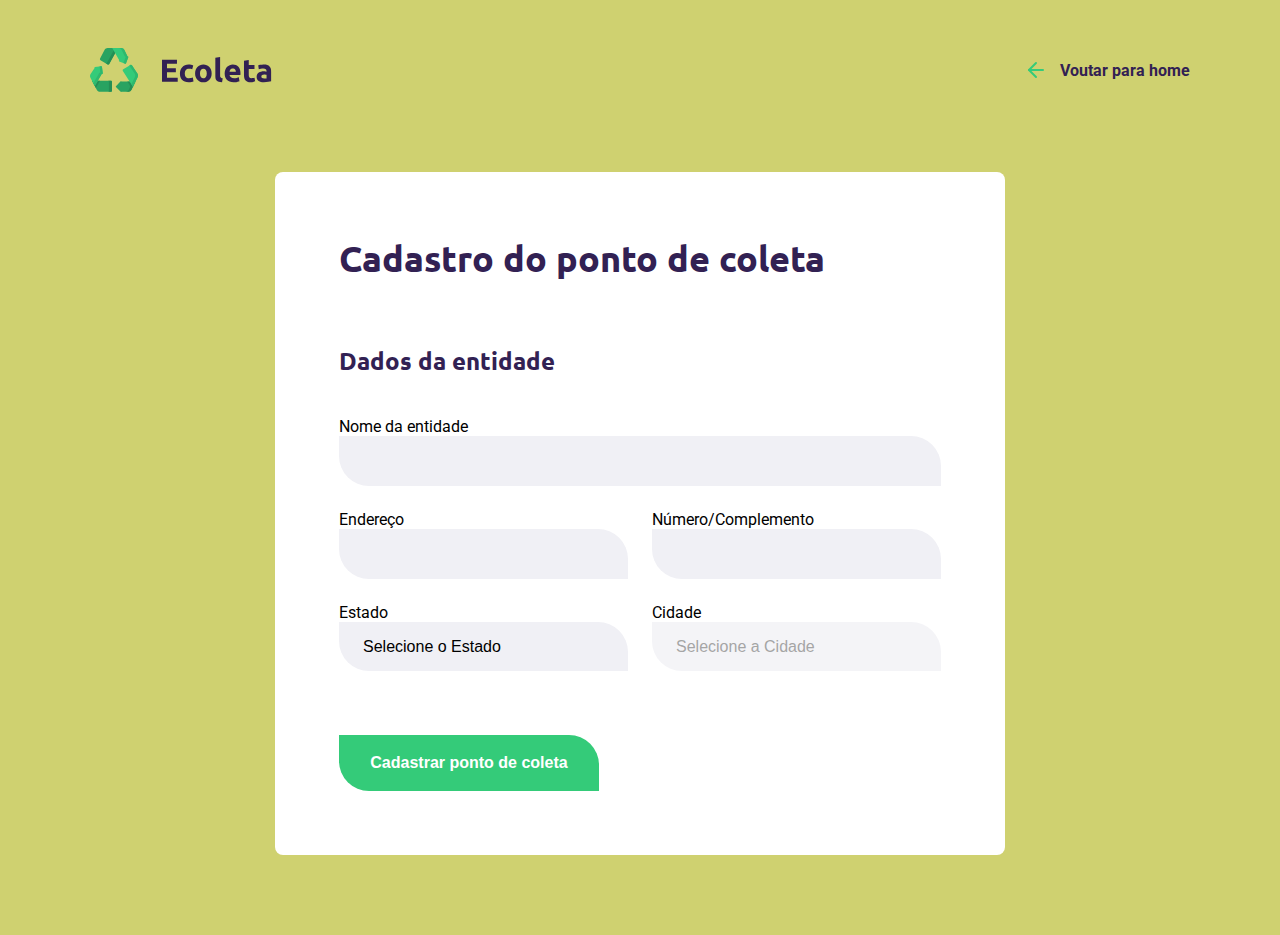
==== create-point.html @ 4beb9e53 "Primeira parte do html e css" ====
<!DOCTYPE html>
<html lang="pt_br">

<head>
  <meta charset="UTF-8">
  <meta name="viewport" content="width=device-width, initial-scale=1.0">
  <title>Criar um ponto de Coleta</title>

  <link href="https://fonts.googleapis.com/css2?family=Roboto&family=Ubuntu:wght@700&display=swap" rel="stylesheet">

  <link rel="stylesheet" href="/styles/main.css">
  <link rel="stylesheet" href="/styles/create-point.css">

  <link rel="stylesheet" href="/styles/responsive.css">


</head>
<body>
  <div id="page-create-point">

    <header>
      <img src="/assets/logo.svg" alt="Logomarca">
      <a href="http://google.com.br">
        <span></span>
        Voutar para home
      </a>
    </header>

    <form action="">

      <h1>Cadastro do ponto de coleta</h1>

      <fieldset>
        <legend>
          <h2>Dados da entidade</h2>
        </legend>

        <div class="field">
          <label for="name">Nome da entidade</label>
          <input type="text" name="name">
        </div>

        <div class="field-group">
          <div class="field">
            <label for="address">Endereço</label>
            <input type="text" name="address">
          </div>
          <div class="field">
            <label for="address2">Número/Complemento</label>
            <input type="text" name="address2">
          </div>
        </div>

        <div class="field-group">
          <div class="field">
            <label for="state">Estado</label>
            <select name="uf">
              <option value="">Selecione o Estado</option>
            </select>
          </div>
          <div class="field">
            <label for="city">Cidade</label>
            <select name="city" disabled>
              <option value="">Selecione a Cidade</option>
            </select>
          </div>
        </div>

      <!-- </fieldset>
      <fieldset>
        <legend>
          <h2>Ítens de coleta</h2>
        </legend>
      </fieldset> -->
      <button type="submit">Cadastrar ponto de coleta</button>
    </form>


  </div>

</body>
</html>
---- styles/main.css ----
:root {
  --title-color: #322153;
  --primary-color: #34cb79;
}

* {
  margin: 0;
  padding: 0;
  box-sizing: border-box;
}

html {
  font-family: Roboto, sans-serif;
}

body {
  background: #cfd170;
  -webkit-font-smoothing: antialiased;
}

a {
  text-decoration: none;
}

h1, h2, h3, h4, h5, h6 {
  font-family: Ubuntu, sans-serif;
  color: var(--title-color);
}

/* BOX MODEL

Modelo de caixa
Toda caixa tem largura, altura, espaçamento, preenchimentos
bordas, cor, fundo, maneira que é vista pelo html (display),
posicionamento, alinhamentos
*/
---- styles/create-point.css ----
#page-create-point {
  width: 90%;
  max-width: 1100px;

  /* alinhamento de caixa (pelo lado de fora da caixa) */

  margin: 0 auto;

}

#page-create-point header {
  margin-top: 48px;

  display: flex;
  justify-content: space-between;
  align-items: center;
}

#page-create-point header a {
  color: var(--title-color);
  font-weight: bold;

  display: flex;
  align-items: center;
}

#page-create-point header a span {
  margin-right: 16px;
  background-image: url('../assets/arrow-left.svg');

  display: flex;

  width: 20px;
  height: 24px;
}

form {
  background-color: white;

  margin: 80px auto;
  /* preenchimento */
  padding: 64px;

  border-radius: 8px;

  max-width: 730px;
}

form h1 {
  font-size: 36px;
}

form fieldset {
  margin-top: 64px;

  border: 0;
}

form legend {
  margin-bottom: 40px;
}

form legend h2 {
  font-size: 24px;
}

form .field{
  flex: 1;

  display: flex;
  flex-direction: column;

  margin-bottom: 24px;
}

form .field-group {
  display: flex;
}

form input,
form select {
  background-color: #f0f0f5;

  border: 0;
  padding: 16px 24px;
  font-size: 16px;

  border-radius: 0 30px;

  /* outline: none; tira a linha preta das cahas de input*/
}

form select {
  -webkit-appearance: none;
  -moz-appearance: none;
  appearance: none;
}

form labal {
  font-size: 14px;
  margin-bottom: 8px;
}

form .field-group .field + .field {
  margin-left: 24px;
}

form button {
  width: 260px;
  height: 56px;

  background-color: var(--primary-color);
  border-radius: 0 30px;

  color: white;
  font-weight: bold;
  font-size: 16px;

  border: 0;

  margin-top: 40px;

  transition: background-color 400ms;
}

form button:hover {
  background-color: #2fb86e;
}
---- styles/responsive.css ----
@media (max-width: 900px) {
  #page-home {
    background-position-x: 70vw;
  }

  #page-home .content {
    align-items: center;
    text-align: center;
  }

  #page-home header a {
    position: absolute;
    bottom: 48px;

    left: 50%;
    transform: translateX(-50%);
  }

  #page-home main {
    align-items: center;
  }
}

@media (min-width: 1700px) {
  #page-home {
    background-position-x: 40vw;
  }
}

@media (max-height: 760px) {
  #page-home {
    background-position-y: 200px;
  }
}
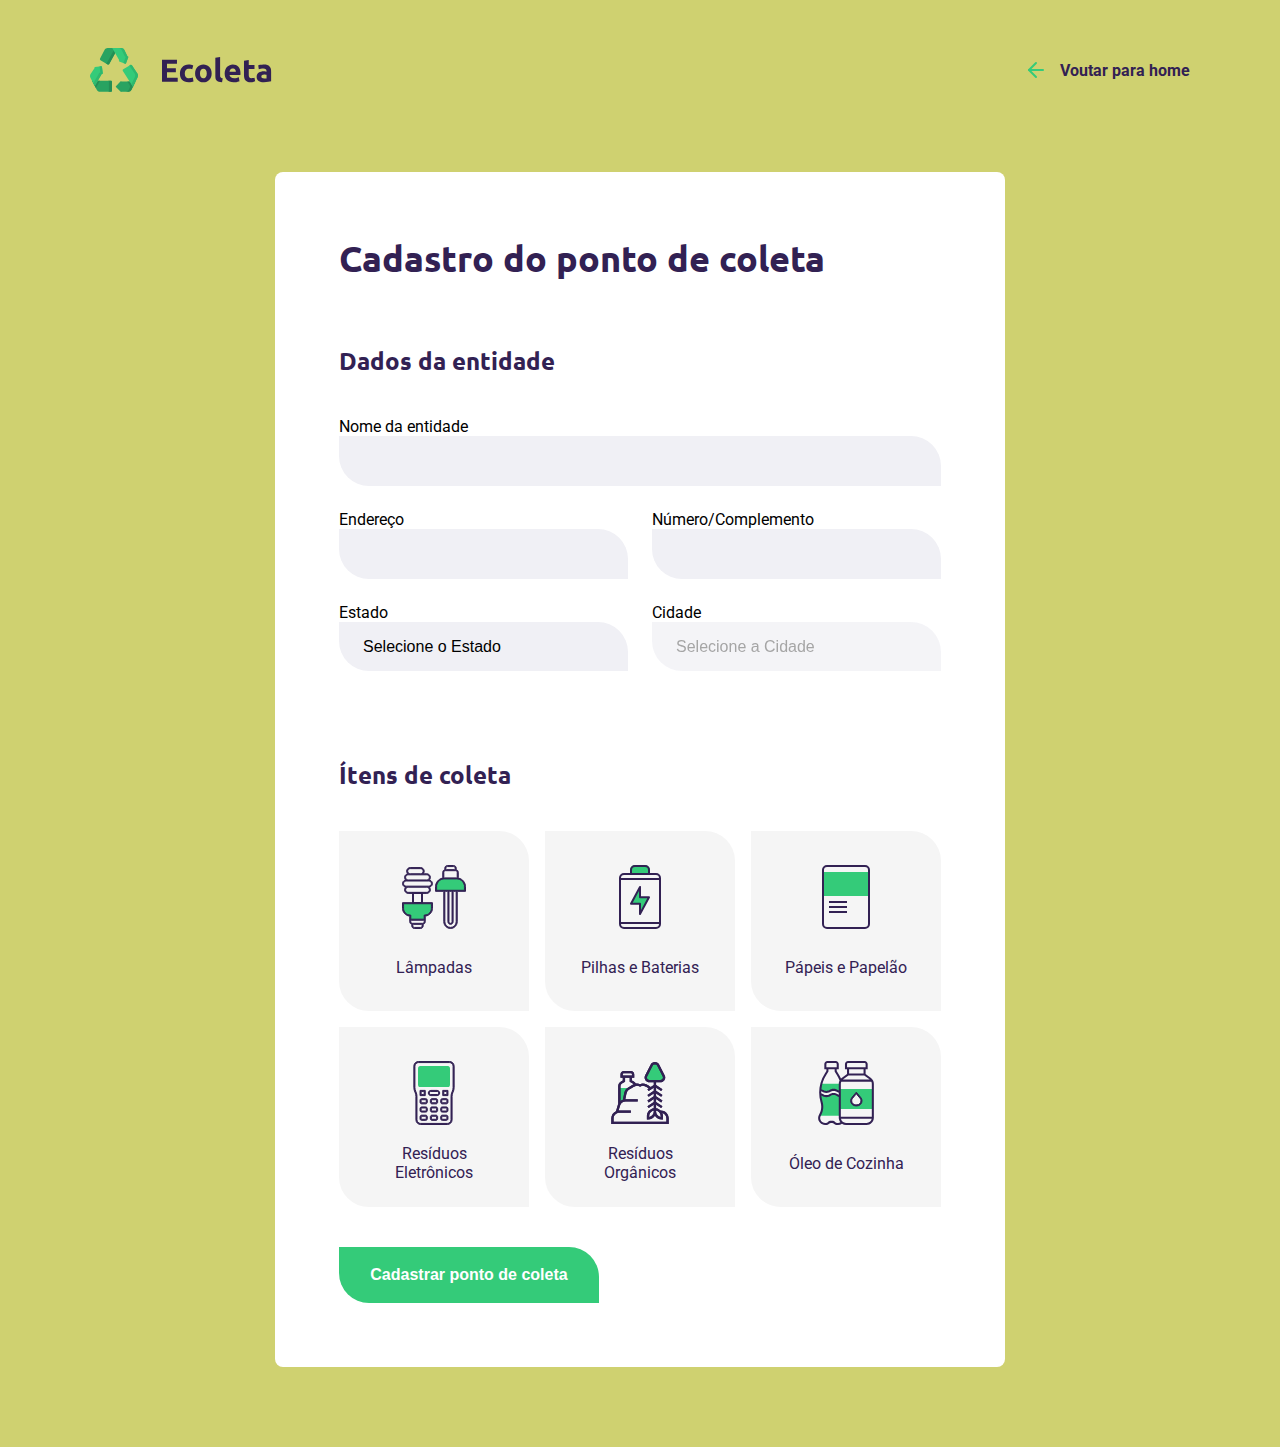
==== commit 8ea2f720: "Conclução da lista de cadastro e criação da parte logica da pagina" ====
--- a/create-point.html
+++ b/create-point.html
@@ -37,46 +37,86 @@
 
         <div class="field">
           <label for="name">Nome da entidade</label>
-          <input type="text" name="name">
+          <input type="text" name="name" required>
         </div>
 
         <div class="field-group">
           <div class="field">
             <label for="address">Endereço</label>
-            <input type="text" name="address">
+            <input type="text" name="address" required>
           </div>
           <div class="field">
             <label for="address2">Número/Complemento</label>
-            <input type="text" name="address2">
+            <input type="text" name="address2" required>
           </div>
         </div>
 
         <div class="field-group">
           <div class="field">
             <label for="state">Estado</label>
-            <select name="uf">
+            <select name="uf" required>
               <option value="">Selecione o Estado</option>
             </select>
+
+            <input type="hidden" name="state">
           </div>
           <div class="field">
             <label for="city">Cidade</label>
-            <select name="city" disabled>
+            <select name="city" disabled required>
               <option value="">Selecione a Cidade</option>
             </select>
           </div>
         </div>
 
-      <!-- </fieldset>
+      </fieldset>
+
+
       <fieldset>
         <legend>
           <h2>Ítens de coleta</h2>
         </legend>
-      </fieldset> -->
+
+      <div class="items-grid">
+        <li data-id="1">
+          <img src="/assets/lampadas.svg" alt="Lâmpadas">
+          <span>Lâmpadas</span>
+        </li>
+
+        <li data-id="2">
+          <img src="/assets/baterias.svg" alt="Pilhas e Baterias">
+          <span>Pilhas e Baterias</span>
+        </li>
+
+        <li data-id="3">
+          <img src="/assets/papeis-papelao.svg" alt="Pápeis e Papelão">
+          <span>Pápeis e Papelão</span>
+        </li>
+
+        <li data-id="4">
+          <img src="/assets/eletronicos.svg" alt="Resíduos Eletrônicos">
+          <span>Resíduos Eletrônicos</span>
+        </li>
+
+        <li data-id="5">
+          <img src="/assets/organicos.svg" alt="Resíduos Orgânicos">
+          <span>Resíduos Orgânicos</span>
+        </li>
+
+        <li data-id="6">
+          <img src="/assets/oleo.svg" alt="Óleo de Cozinha">
+          <span>Óleo de Cozinha</span>
+        </li>
+      </div>
+
+      <input type="hidden" name="items">
+
+      </fieldset>
       <button type="submit">Cadastrar ponto de coleta</button>
     </form>
 
 
   </div>
 
+  <script src="/scripts/create-point.js"></script>
 </body>
 </html>
--- a/styles/create-point.css
+++ b/styles/create-point.css
@@ -126,3 +126,52 @@
 form button:hover {
   background-color: #2fb86e;
 }
+
+.items-grid {
+  display: grid;
+  grid-template-columns: 1fr 1fr 1fr;
+  gap: 16px;
+}
+
+.items-grid li {
+  background-color: #f5f5f5;
+  list-style: none;
+
+  border: 2px solid #f5f5f5;
+  border-radius: 0 30px;
+
+  height: 180px;
+
+  padding: 32px 24px 16px;
+
+  display: flex;
+  flex-direction: column;
+  align-items: center;
+  justify-content: space-between;
+
+  text-align: center;
+
+  /* Faz cursor mudar de seta para dedo */
+  cursor: pointer;
+}
+
+.items-grid li span {
+  margin-top: 12px;
+
+  flex: 1;
+
+  display: flex;
+  align-items: center;
+
+  color: var(--title-color);
+}
+
+.items-grid li.selected {
+  background: #e1faec;
+  border: 2px solid #34cb79;
+}
+
+.items-grid li img,
+.items-grid li span {
+  pointer-events: none;
+}
